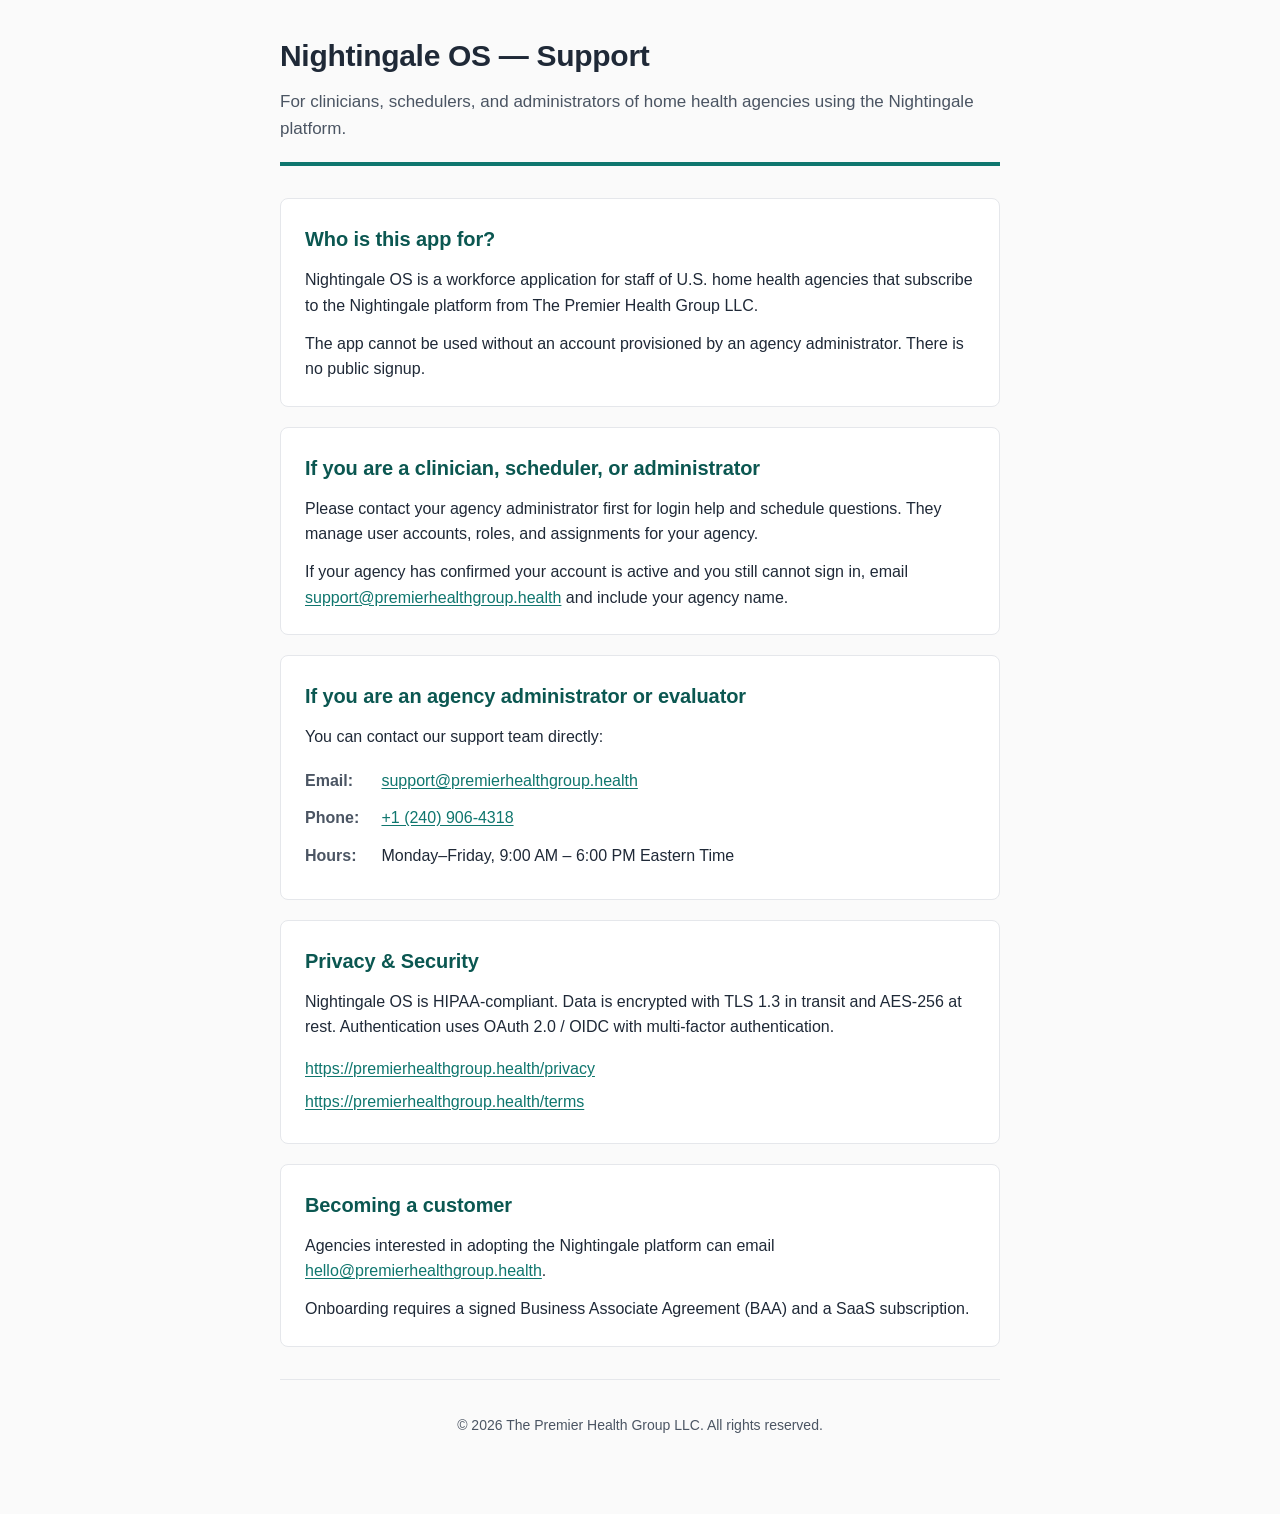
==== index.html @ dc2127a7 "feat: initial Nightingale OS support page" ====
<!DOCTYPE html>
<html lang="en">
<head>
  <meta charset="utf-8">
  <meta name="viewport" content="width=device-width, initial-scale=1">
  <title>Nightingale OS Support | The Premier Health Group</title>
  <meta name="description" content="Support information for Nightingale OS, the workforce app for clinicians, schedulers, and administrators of U.S. home health agencies on the Nightingale platform.">
  <meta name="robots" content="noindex, nofollow">
  <style>
    :root {
      --accent: #0f766e;
      --accent-dark: #0b5751;
      --text: #1f2937;
      --muted: #4b5563;
      --bg: #fafafa;
      --card: #ffffff;
      --border: #e5e7eb;
    }

    * { box-sizing: border-box; }

    html, body {
      margin: 0;
      padding: 0;
      background: var(--bg);
      color: var(--text);
      font-family: -apple-system, BlinkMacSystemFont, "Segoe UI", Roboto, Oxygen, Ubuntu, Cantarell, "Helvetica Neue", Arial, sans-serif;
      font-size: 16px;
      line-height: 1.6;
      -webkit-font-smoothing: antialiased;
      -moz-osx-font-smoothing: grayscale;
    }

    a {
      color: var(--accent);
      text-decoration: underline;
      text-underline-offset: 2px;
    }

    a:hover, a:focus {
      color: var(--accent-dark);
    }

    .container {
      max-width: 760px;
      margin: 0 auto;
      padding: 32px 20px 64px;
    }

    header.page-header {
      border-bottom: 4px solid var(--accent);
      padding-bottom: 20px;
      margin-bottom: 32px;
    }

    header.page-header h1 {
      font-size: 1.875rem;
      margin: 0 0 8px;
      color: var(--text);
      letter-spacing: -0.01em;
    }

    header.page-header p.subhead {
      margin: 0;
      color: var(--muted);
      font-size: 1.0625rem;
    }

    section {
      background: var(--card);
      border: 1px solid var(--border);
      border-radius: 8px;
      padding: 24px;
      margin-bottom: 20px;
    }

    section h2 {
      font-size: 1.25rem;
      margin: 0 0 12px;
      color: var(--accent-dark);
      letter-spacing: -0.005em;
    }

    section p {
      margin: 0 0 12px;
      color: var(--text);
    }

    section p:last-child {
      margin-bottom: 0;
    }

    .contact-list {
      list-style: none;
      padding: 0;
      margin: 12px 0 0;
    }

    .contact-list li {
      padding: 6px 0;
      color: var(--text);
    }

    .contact-list .label {
      display: inline-block;
      min-width: 72px;
      color: var(--muted);
      font-weight: 600;
    }

    .links-list {
      list-style: none;
      padding: 0;
      margin: 12px 0 0;
    }

    .links-list li {
      padding: 4px 0;
      word-break: break-all;
    }

    footer.page-footer {
      margin-top: 32px;
      padding-top: 20px;
      border-top: 1px solid var(--border);
      text-align: center;
      color: var(--muted);
      font-size: 0.875rem;
    }

    @media (max-width: 520px) {
      .container { padding: 20px 16px 48px; }
      header.page-header h1 { font-size: 1.5rem; }
      header.page-header p.subhead { font-size: 1rem; }
      section { padding: 20px; }
      section h2 { font-size: 1.125rem; }
      .contact-list .label { display: block; min-width: 0; margin-bottom: 2px; }
    }
  </style>
</head>
<body>
  <main class="container">
    <header class="page-header">
      <h1>Nightingale OS &mdash; Support</h1>
      <p class="subhead">For clinicians, schedulers, and administrators of home health agencies using the Nightingale platform.</p>
    </header>

    <section aria-labelledby="who-heading">
      <h2 id="who-heading">Who is this app for?</h2>
      <p>Nightingale OS is a workforce application for staff of U.S. home health agencies that subscribe to the Nightingale platform from The Premier Health Group LLC.</p>
      <p>The app cannot be used without an account provisioned by an agency administrator. There is no public signup.</p>
    </section>

    <section aria-labelledby="staff-heading">
      <h2 id="staff-heading">If you are a clinician, scheduler, or administrator</h2>
      <p>Please contact your agency administrator first for login help and schedule questions. They manage user accounts, roles, and assignments for your agency.</p>
      <p>If your agency has confirmed your account is active and you still cannot sign in, email <a href="mailto:support@premierhealthgroup.health">support@premierhealthgroup.health</a> and include your agency name.</p>
    </section>

    <section aria-labelledby="admin-heading">
      <h2 id="admin-heading">If you are an agency administrator or evaluator</h2>
      <p>You can contact our support team directly:</p>
      <ul class="contact-list">
        <li><span class="label">Email:</span> <a href="mailto:support@premierhealthgroup.health">support@premierhealthgroup.health</a></li>
        <li><span class="label">Phone:</span> <a href="tel:+12409064318">+1 (240) 906-4318</a></li>
        <li><span class="label">Hours:</span> Monday&ndash;Friday, 9:00 AM &ndash; 6:00 PM Eastern Time</li>
      </ul>
    </section>

    <section aria-labelledby="privacy-heading">
      <h2 id="privacy-heading">Privacy &amp; Security</h2>
      <p>Nightingale OS is HIPAA-compliant. Data is encrypted with TLS 1.3 in transit and AES-256 at rest. Authentication uses OAuth 2.0 / OIDC with multi-factor authentication.</p>
      <ul class="links-list">
        <li><a href="https://premierhealthgroup.health/privacy">https://premierhealthgroup.health/privacy</a></li>
        <li><a href="https://premierhealthgroup.health/terms">https://premierhealthgroup.health/terms</a></li>
      </ul>
    </section>

    <section aria-labelledby="customer-heading">
      <h2 id="customer-heading">Becoming a customer</h2>
      <p>Agencies interested in adopting the Nightingale platform can email <a href="mailto:hello@premierhealthgroup.health">hello@premierhealthgroup.health</a>.</p>
      <p>Onboarding requires a signed Business Associate Agreement (BAA) and a SaaS subscription.</p>
    </section>

    <footer class="page-footer">
      <p>&copy; 2026 The Premier Health Group LLC. All rights reserved.</p>
    </footer>
  </main>
</body>
</html>
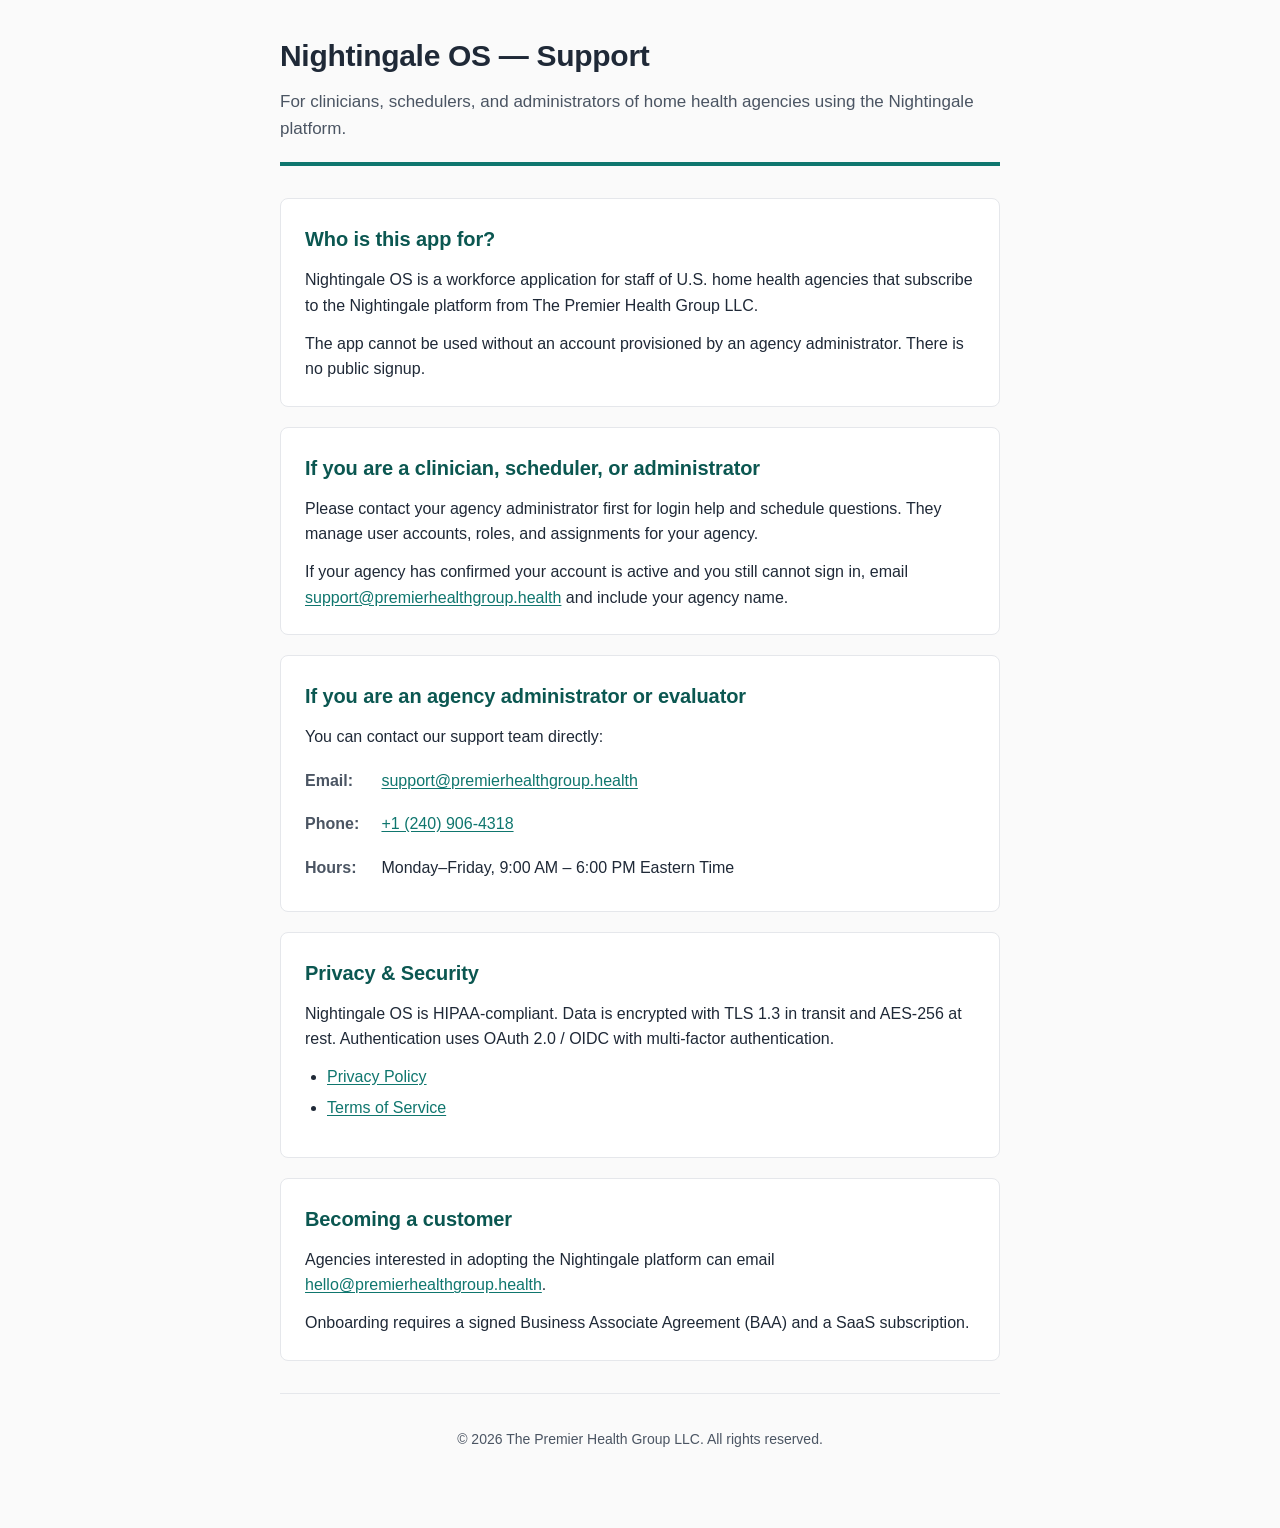
==== commit 6028e1cd: "feat: add privacy policy and terms of service pages" ====
--- a/index.html
+++ b/index.html
@@ -6,137 +6,7 @@
   <title>Nightingale OS Support | The Premier Health Group</title>
   <meta name="description" content="Support information for Nightingale OS, the workforce app for clinicians, schedulers, and administrators of U.S. home health agencies on the Nightingale platform.">
   <meta name="robots" content="noindex, nofollow">
-  <style>
-    :root {
-      --accent: #0f766e;
-      --accent-dark: #0b5751;
-      --text: #1f2937;
-      --muted: #4b5563;
-      --bg: #fafafa;
-      --card: #ffffff;
-      --border: #e5e7eb;
-    }
-
-    * { box-sizing: border-box; }
-
-    html, body {
-      margin: 0;
-      padding: 0;
-      background: var(--bg);
-      color: var(--text);
-      font-family: -apple-system, BlinkMacSystemFont, "Segoe UI", Roboto, Oxygen, Ubuntu, Cantarell, "Helvetica Neue", Arial, sans-serif;
-      font-size: 16px;
-      line-height: 1.6;
-      -webkit-font-smoothing: antialiased;
-      -moz-osx-font-smoothing: grayscale;
-    }
-
-    a {
-      color: var(--accent);
-      text-decoration: underline;
-      text-underline-offset: 2px;
-    }
-
-    a:hover, a:focus {
-      color: var(--accent-dark);
-    }
-
-    .container {
-      max-width: 760px;
-      margin: 0 auto;
-      padding: 32px 20px 64px;
-    }
-
-    header.page-header {
-      border-bottom: 4px solid var(--accent);
-      padding-bottom: 20px;
-      margin-bottom: 32px;
-    }
-
-    header.page-header h1 {
-      font-size: 1.875rem;
-      margin: 0 0 8px;
-      color: var(--text);
-      letter-spacing: -0.01em;
-    }
-
-    header.page-header p.subhead {
-      margin: 0;
-      color: var(--muted);
-      font-size: 1.0625rem;
-    }
-
-    section {
-      background: var(--card);
-      border: 1px solid var(--border);
-      border-radius: 8px;
-      padding: 24px;
-      margin-bottom: 20px;
-    }
-
-    section h2 {
-      font-size: 1.25rem;
-      margin: 0 0 12px;
-      color: var(--accent-dark);
-      letter-spacing: -0.005em;
-    }
-
-    section p {
-      margin: 0 0 12px;
-      color: var(--text);
-    }
-
-    section p:last-child {
-      margin-bottom: 0;
-    }
-
-    .contact-list {
-      list-style: none;
-      padding: 0;
-      margin: 12px 0 0;
-    }
-
-    .contact-list li {
-      padding: 6px 0;
-      color: var(--text);
-    }
-
-    .contact-list .label {
-      display: inline-block;
-      min-width: 72px;
-      color: var(--muted);
-      font-weight: 600;
-    }
-
-    .links-list {
-      list-style: none;
-      padding: 0;
-      margin: 12px 0 0;
-    }
-
-    .links-list li {
-      padding: 4px 0;
-      word-break: break-all;
-    }
-
-    footer.page-footer {
-      margin-top: 32px;
-      padding-top: 20px;
-      border-top: 1px solid var(--border);
-      text-align: center;
-      color: var(--muted);
-      font-size: 0.875rem;
-    }
-
-    @media (max-width: 520px) {
-      .container { padding: 20px 16px 48px; }
-      header.page-header h1 { font-size: 1.5rem; }
-      header.page-header p.subhead { font-size: 1rem; }
-      section { padding: 20px; }
-      section h2 { font-size: 1.125rem; }
-      .contact-list .label { display: block; min-width: 0; margin-bottom: 2px; }
-    }
-  </style>
+  <link rel="stylesheet" href="styles.css">
 </head>
 <body>
   <main class="container">
@@ -170,9 +40,9 @@
     <section aria-labelledby="privacy-heading">
       <h2 id="privacy-heading">Privacy &amp; Security</h2>
       <p>Nightingale OS is HIPAA-compliant. Data is encrypted with TLS 1.3 in transit and AES-256 at rest. Authentication uses OAuth 2.0 / OIDC with multi-factor authentication.</p>
-      <ul class="links-list">
-        <li><a href="https://premierhealthgroup.health/privacy">https://premierhealthgroup.health/privacy</a></li>
-        <li><a href="https://premierhealthgroup.health/terms">https://premierhealthgroup.health/terms</a></li>
+      <ul>
+        <li><a href="privacy.html">Privacy Policy</a></li>
+        <li><a href="terms.html">Terms of Service</a></li>
       </ul>
     </section>
 
--- a/styles.css
+++ b/styles.css
@@ -0,0 +1,146 @@
+:root {
+  --accent: #0f766e;
+  --accent-dark: #0b5751;
+  --text: #1f2937;
+  --muted: #4b5563;
+  --bg: #fafafa;
+  --card: #ffffff;
+  --border: #e5e7eb;
+}
+
+* { box-sizing: border-box; }
+
+html, body {
+  margin: 0;
+  padding: 0;
+  background: var(--bg);
+  color: var(--text);
+  font-family: -apple-system, BlinkMacSystemFont, "Segoe UI", Roboto, Oxygen, Ubuntu, Cantarell, "Helvetica Neue", Arial, sans-serif;
+  font-size: 16px;
+  line-height: 1.6;
+  -webkit-font-smoothing: antialiased;
+  -moz-osx-font-smoothing: grayscale;
+}
+
+a {
+  color: var(--accent);
+  text-decoration: underline;
+  text-underline-offset: 2px;
+}
+
+a:hover, a:focus {
+  color: var(--accent-dark);
+}
+
+.container {
+  max-width: 760px;
+  margin: 0 auto;
+  padding: 32px 20px 64px;
+}
+
+header.page-header {
+  border-bottom: 4px solid var(--accent);
+  padding-bottom: 20px;
+  margin-bottom: 32px;
+}
+
+header.page-header h1 {
+  font-size: 1.875rem;
+  margin: 0 0 8px;
+  color: var(--text);
+  letter-spacing: -0.01em;
+}
+
+header.page-header p.subhead {
+  margin: 0;
+  color: var(--muted);
+  font-size: 1.0625rem;
+}
+
+header.page-header p.meta {
+  margin: 8px 0 0;
+  color: var(--muted);
+  font-size: 0.9375rem;
+}
+
+section {
+  background: var(--card);
+  border: 1px solid var(--border);
+  border-radius: 8px;
+  padding: 24px;
+  margin-bottom: 20px;
+}
+
+section h2 {
+  font-size: 1.25rem;
+  margin: 0 0 12px;
+  color: var(--accent-dark);
+  letter-spacing: -0.005em;
+}
+
+section p {
+  margin: 0 0 12px;
+  color: var(--text);
+}
+
+section p:last-child {
+  margin-bottom: 0;
+}
+
+section ul, section ol {
+  margin: 0 0 12px;
+  padding-left: 22px;
+}
+
+section li {
+  margin-bottom: 6px;
+}
+
+section li:last-child {
+  margin-bottom: 0;
+}
+
+.contact-list {
+  list-style: none;
+  padding: 0;
+  margin: 12px 0 0;
+}
+
+.contact-list li {
+  padding: 6px 0;
+  color: var(--text);
+}
+
+.contact-list .label {
+  display: inline-block;
+  min-width: 72px;
+  color: var(--muted);
+  font-weight: 600;
+}
+
+nav.crosslinks {
+  margin-bottom: 24px;
+  font-size: 0.9375rem;
+}
+
+nav.crosslinks a {
+  margin-right: 16px;
+}
+
+footer.page-footer {
+  margin-top: 32px;
+  padding-top: 20px;
+  border-top: 1px solid var(--border);
+  text-align: center;
+  color: var(--muted);
+  font-size: 0.875rem;
+}
+
+@media (max-width: 520px) {
+  .container { padding: 20px 16px 48px; }
+  header.page-header h1 { font-size: 1.5rem; }
+  header.page-header p.subhead { font-size: 1rem; }
+  section { padding: 20px; }
+  section h2 { font-size: 1.125rem; }
+  .contact-list .label { display: block; min-width: 0; margin-bottom: 2px; }
+}
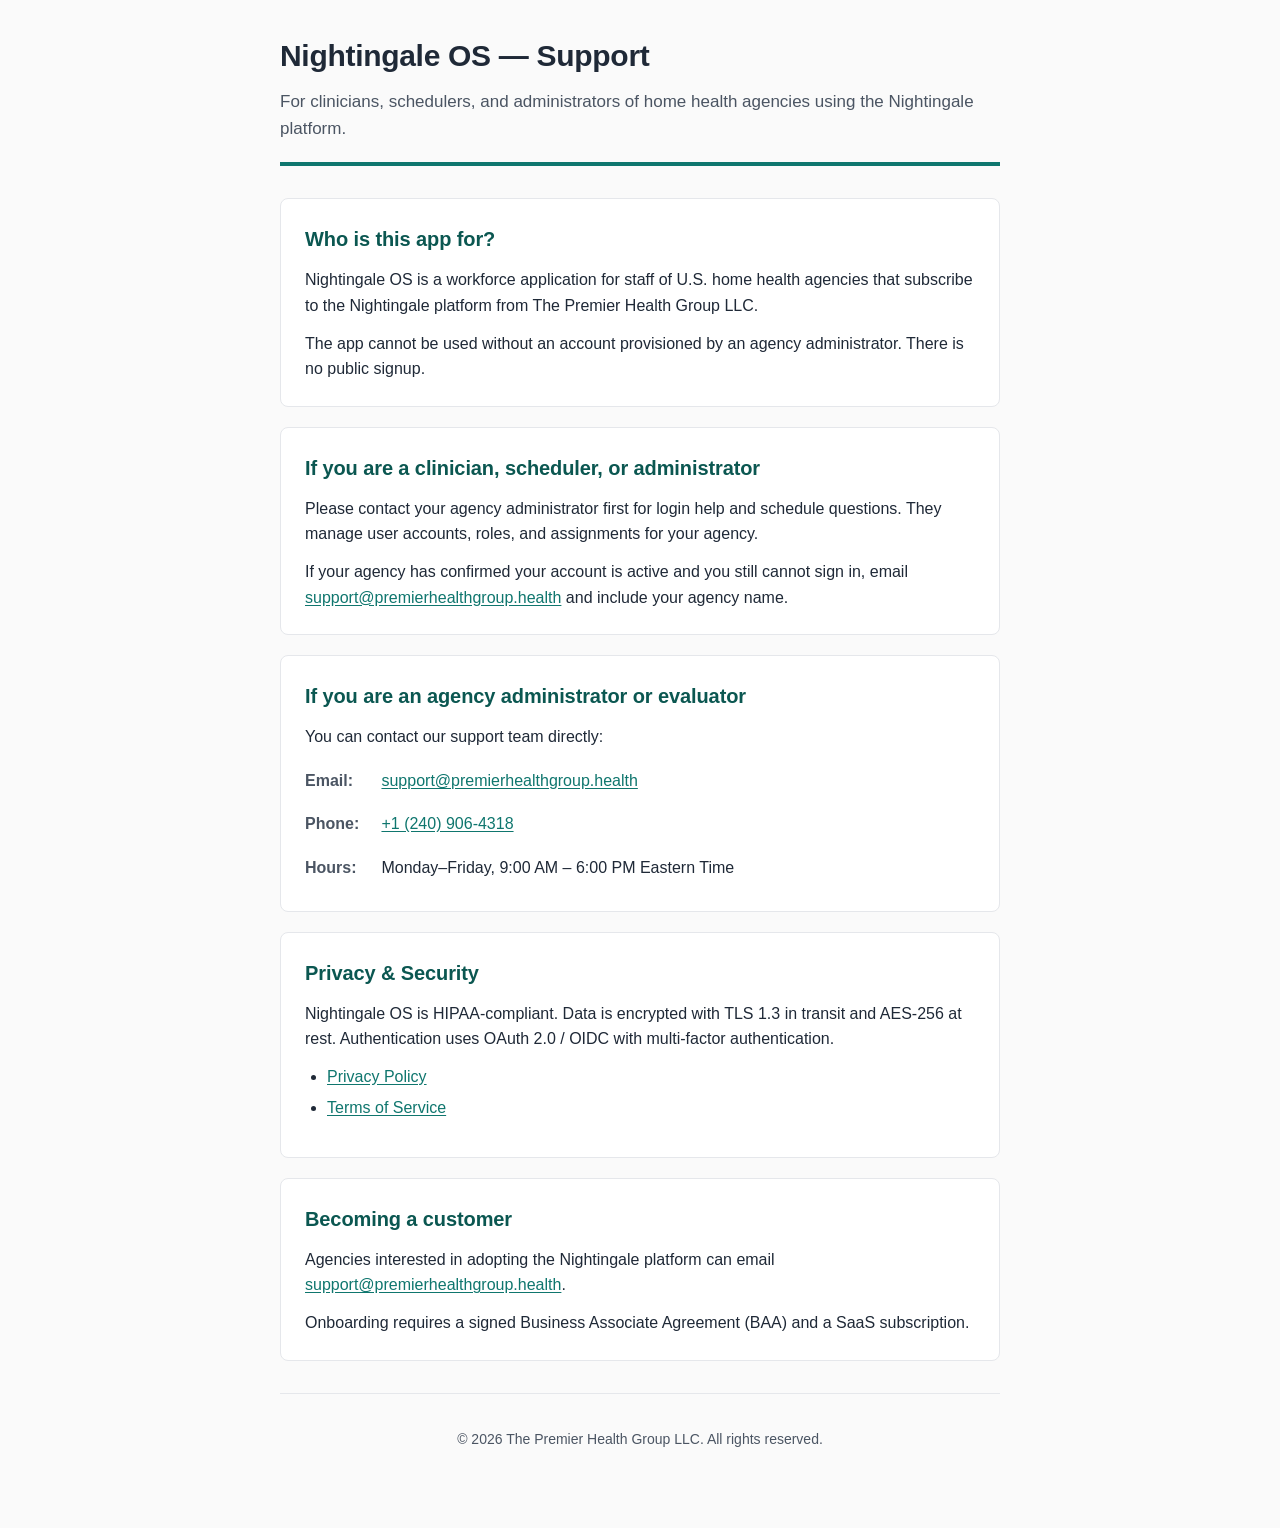
==== commit e02b3811: "fix: route customer inquiries to support@ (hello@ alias does not exist)" ====
--- a/index.html
+++ b/index.html
@@ -48,7 +48,7 @@
 
     <section aria-labelledby="customer-heading">
       <h2 id="customer-heading">Becoming a customer</h2>
-      <p>Agencies interested in adopting the Nightingale platform can email <a href="mailto:hello@premierhealthgroup.health">hello@premierhealthgroup.health</a>.</p>
+      <p>Agencies interested in adopting the Nightingale platform can email <a href="mailto:support@premierhealthgroup.health">support@premierhealthgroup.health</a>.</p>
       <p>Onboarding requires a signed Business Associate Agreement (BAA) and a SaaS subscription.</p>
     </section>
 
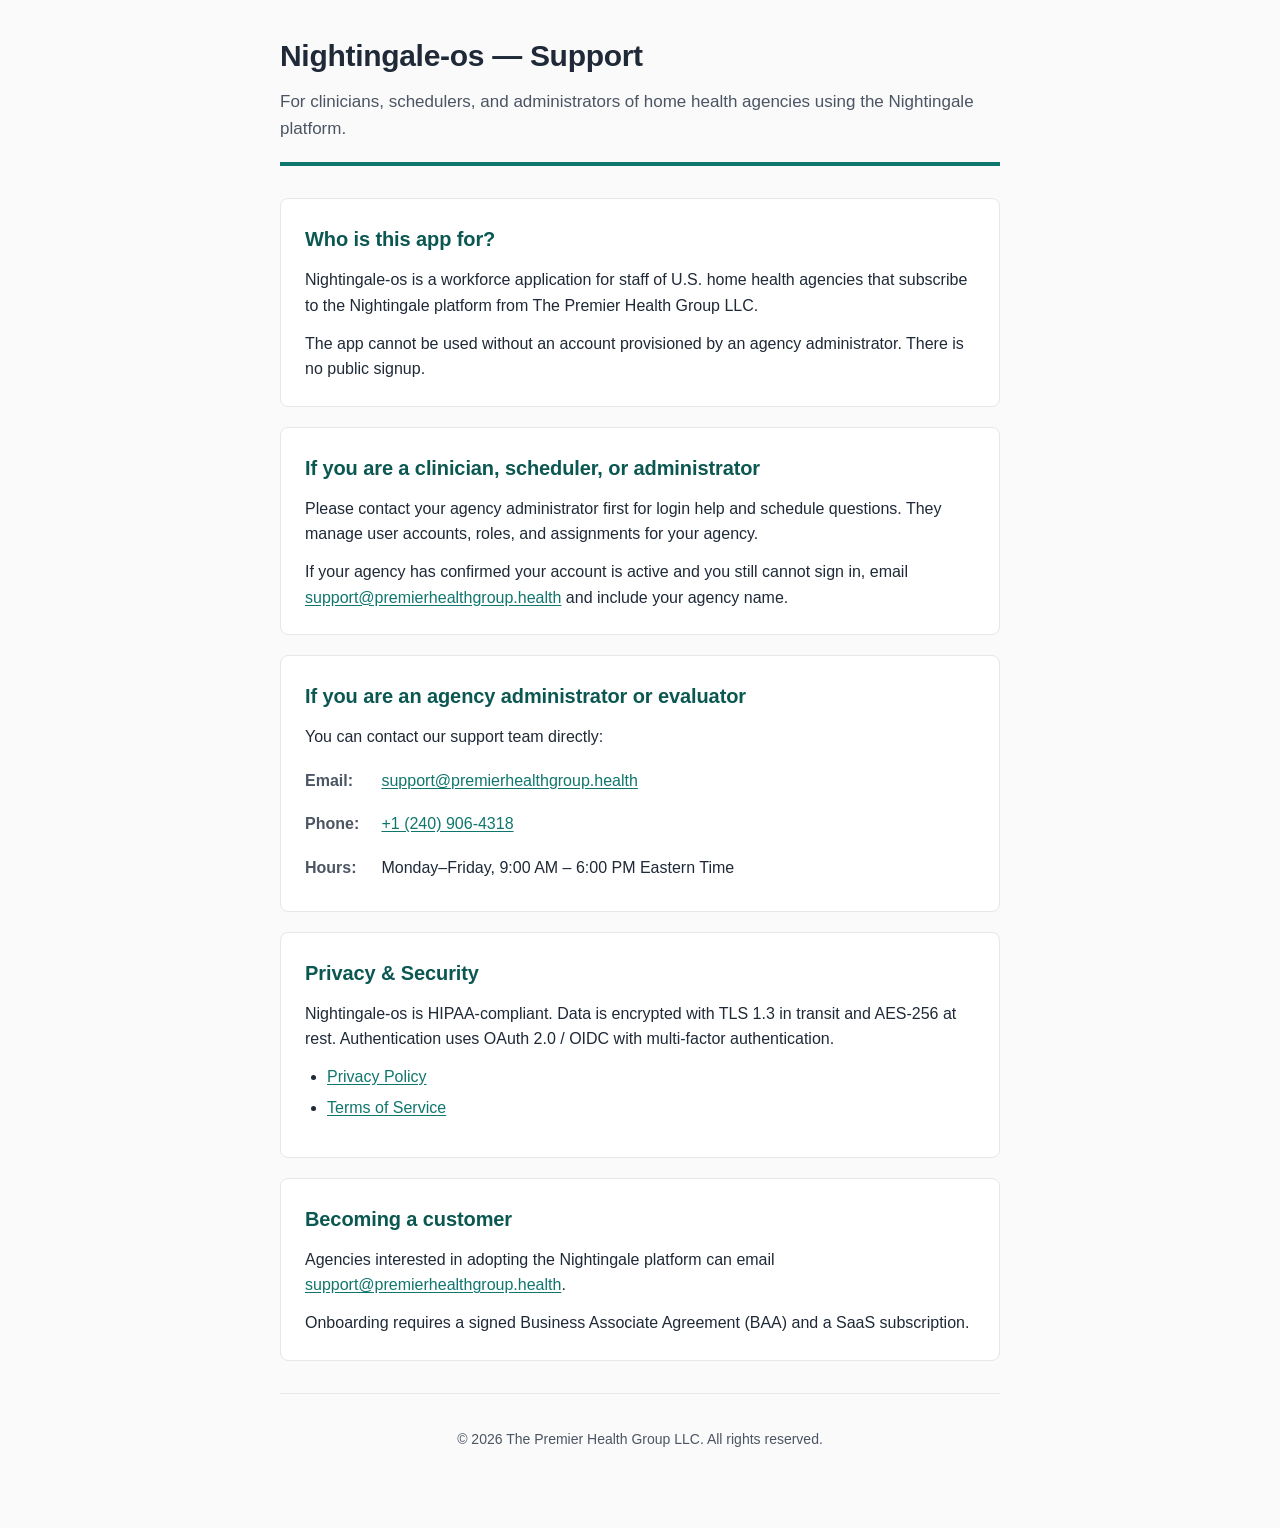
==== commit ce2de5e6: "fix: use canonical app name 'Nightingale-os'" ====
--- a/index.html
+++ b/index.html
@@ -3,21 +3,21 @@
 <head>
   <meta charset="utf-8">
   <meta name="viewport" content="width=device-width, initial-scale=1">
-  <title>Nightingale OS Support | The Premier Health Group</title>
-  <meta name="description" content="Support information for Nightingale OS, the workforce app for clinicians, schedulers, and administrators of U.S. home health agencies on the Nightingale platform.">
+  <title>Nightingale-os Support | The Premier Health Group</title>
+  <meta name="description" content="Support information for Nightingale-os, the workforce app for clinicians, schedulers, and administrators of U.S. home health agencies on the Nightingale platform.">
   <meta name="robots" content="noindex, nofollow">
   <link rel="stylesheet" href="styles.css">
 </head>
 <body>
   <main class="container">
     <header class="page-header">
-      <h1>Nightingale OS &mdash; Support</h1>
+      <h1>Nightingale-os &mdash; Support</h1>
       <p class="subhead">For clinicians, schedulers, and administrators of home health agencies using the Nightingale platform.</p>
     </header>
 
     <section aria-labelledby="who-heading">
       <h2 id="who-heading">Who is this app for?</h2>
-      <p>Nightingale OS is a workforce application for staff of U.S. home health agencies that subscribe to the Nightingale platform from The Premier Health Group LLC.</p>
+      <p>Nightingale-os is a workforce application for staff of U.S. home health agencies that subscribe to the Nightingale platform from The Premier Health Group LLC.</p>
       <p>The app cannot be used without an account provisioned by an agency administrator. There is no public signup.</p>
     </section>
 
@@ -39,7 +39,7 @@
 
     <section aria-labelledby="privacy-heading">
       <h2 id="privacy-heading">Privacy &amp; Security</h2>
-      <p>Nightingale OS is HIPAA-compliant. Data is encrypted with TLS 1.3 in transit and AES-256 at rest. Authentication uses OAuth 2.0 / OIDC with multi-factor authentication.</p>
+      <p>Nightingale-os is HIPAA-compliant. Data is encrypted with TLS 1.3 in transit and AES-256 at rest. Authentication uses OAuth 2.0 / OIDC with multi-factor authentication.</p>
       <ul>
         <li><a href="privacy.html">Privacy Policy</a></li>
         <li><a href="terms.html">Terms of Service</a></li>
